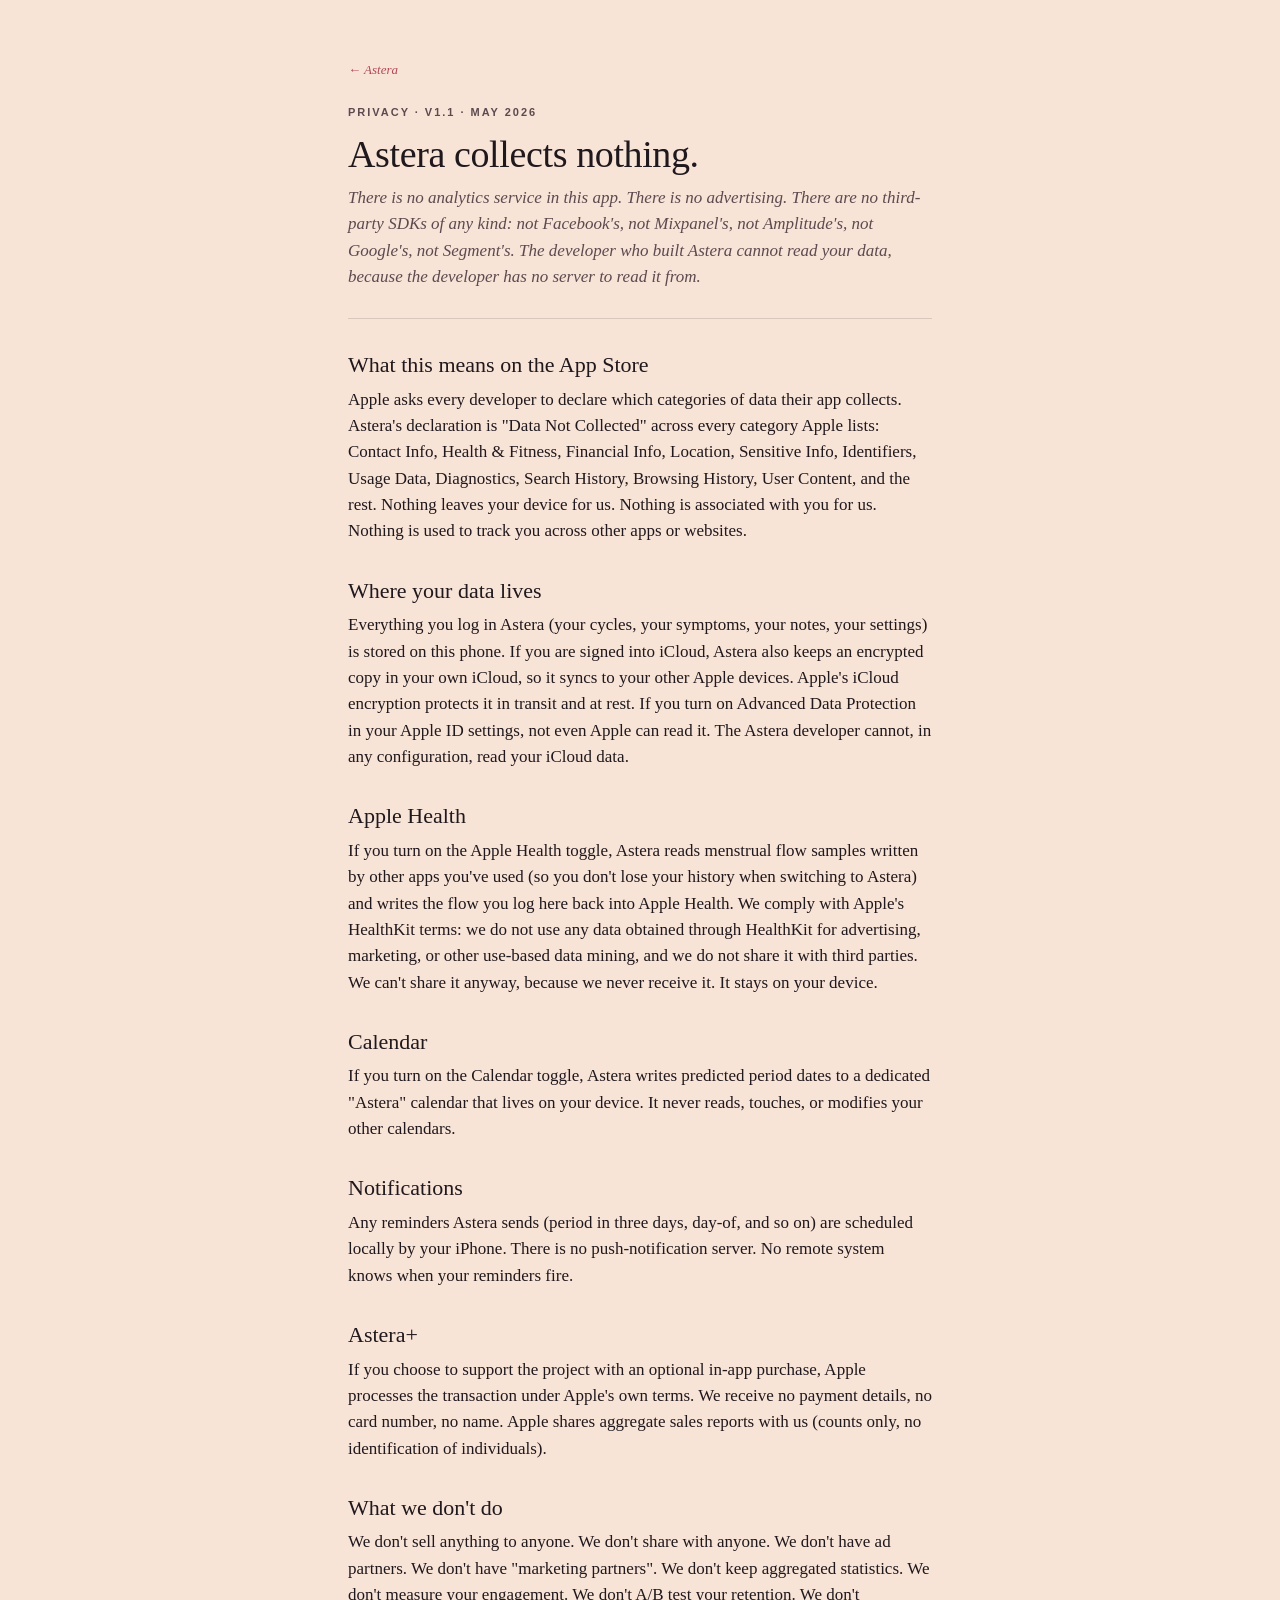
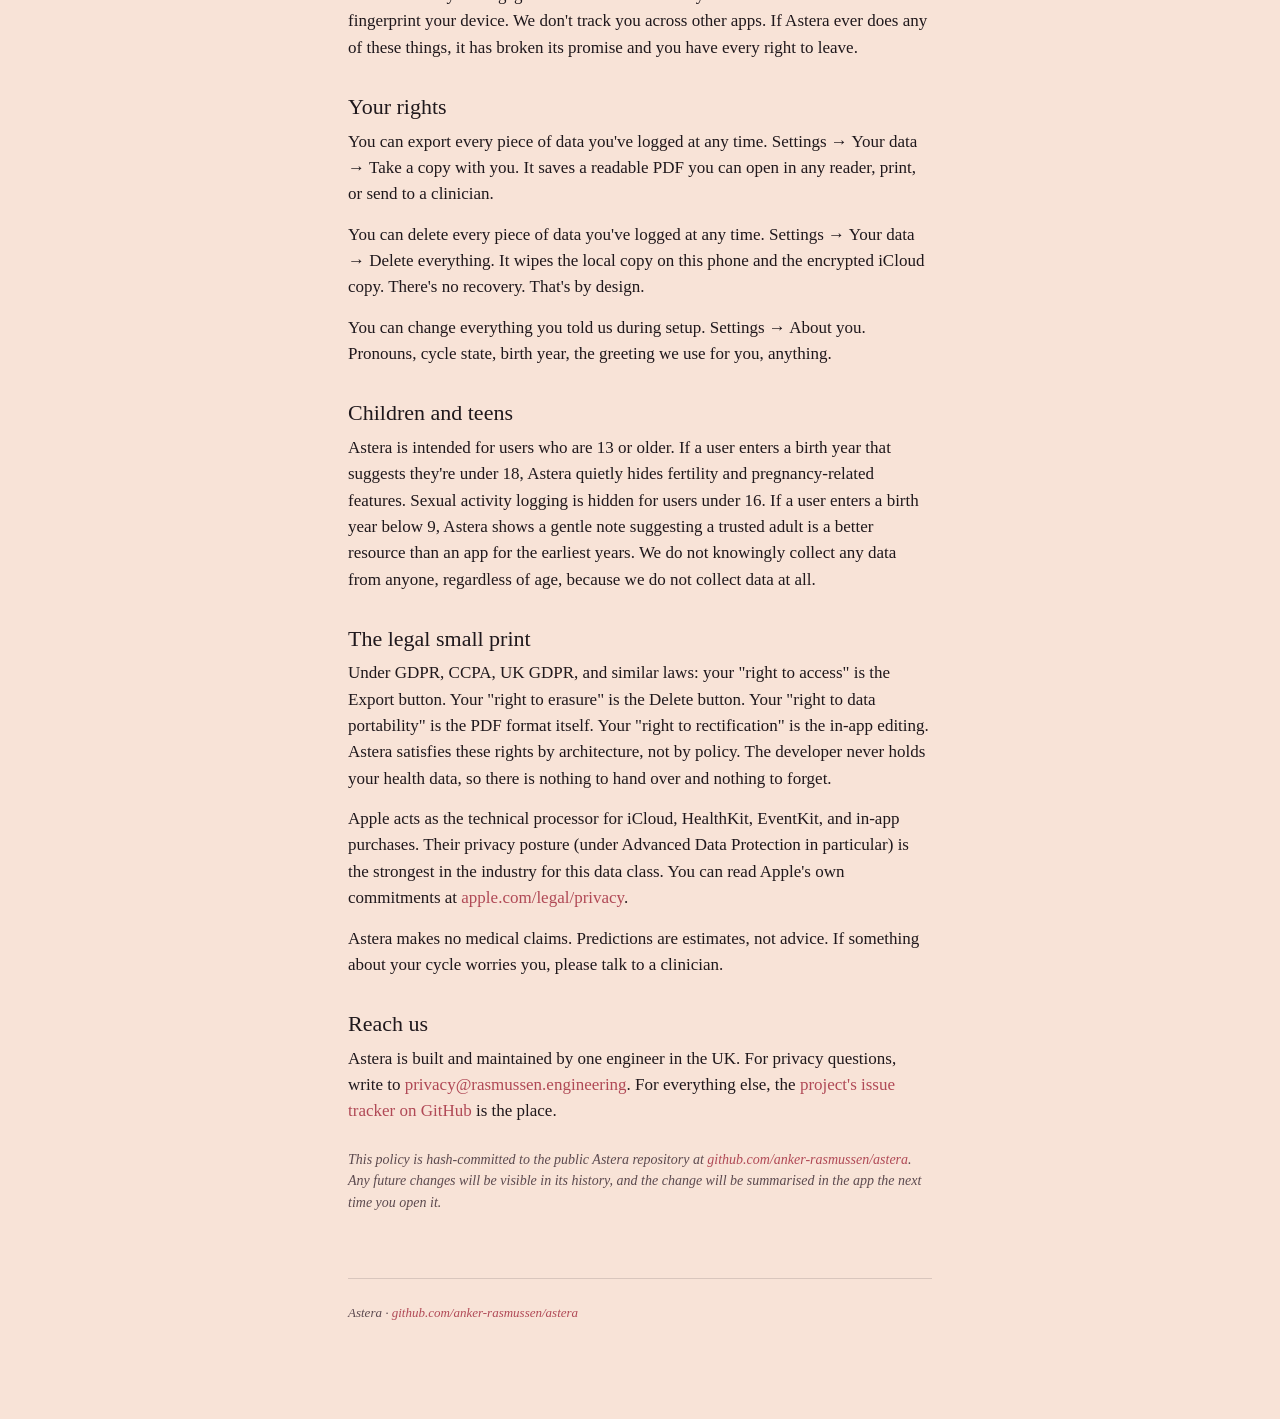
==== docs/privacy/index.html @ 114cd1d9 "feat: github pages site with privacy policy Plain static HTML at /docs/. GitHub Pages will serve thi" ====
<!DOCTYPE html>
<html lang="en">
<head>
<meta charset="utf-8">
<meta name="viewport" content="width=device-width,initial-scale=1">
<title>Astera privacy policy</title>
<meta name="description" content="What Astera collects. Spoiler: nothing.">
<link rel="stylesheet" href="../style.css">
</head>
<body>
<main class="page">
  <a class="back" href="../">← Astera</a>
  <p class="caps">Privacy · v1.1 · May 2026</p>
  <h1>Astera collects nothing.</h1>
  <p class="italic">There is no analytics service in this app. There is no advertising. There are no third-party SDKs of any kind: not Facebook's, not Mixpanel's, not Amplitude's, not Google's, not Segment's. The developer who built Astera cannot read your data, because the developer has no server to read it from.</p>

  <hr>

  <h2>What this means on the App Store</h2>
  <p>Apple asks every developer to declare which categories of data their app collects. Astera's declaration is "Data Not Collected" across every category Apple lists: Contact Info, Health &amp; Fitness, Financial Info, Location, Sensitive Info, Identifiers, Usage Data, Diagnostics, Search History, Browsing History, User Content, and the rest. Nothing leaves your device for us. Nothing is associated with you for us. Nothing is used to track you across other apps or websites.</p>

  <h2>Where your data lives</h2>
  <p>Everything you log in Astera (your cycles, your symptoms, your notes, your settings) is stored on this phone. If you are signed into iCloud, Astera also keeps an encrypted copy in your own iCloud, so it syncs to your other Apple devices. Apple's iCloud encryption protects it in transit and at rest. If you turn on Advanced Data Protection in your Apple ID settings, not even Apple can read it. The Astera developer cannot, in any configuration, read your iCloud data.</p>

  <h2>Apple Health</h2>
  <p>If you turn on the Apple Health toggle, Astera reads menstrual flow samples written by other apps you've used (so you don't lose your history when switching to Astera) and writes the flow you log here back into Apple Health. We comply with Apple's HealthKit terms: we do not use any data obtained through HealthKit for advertising, marketing, or other use-based data mining, and we do not share it with third parties. We can't share it anyway, because we never receive it. It stays on your device.</p>

  <h2>Calendar</h2>
  <p>If you turn on the Calendar toggle, Astera writes predicted period dates to a dedicated "Astera" calendar that lives on your device. It never reads, touches, or modifies your other calendars.</p>

  <h2>Notifications</h2>
  <p>Any reminders Astera sends (period in three days, day-of, and so on) are scheduled locally by your iPhone. There is no push-notification server. No remote system knows when your reminders fire.</p>

  <h2>Astera+</h2>
  <p>If you choose to support the project with an optional in-app purchase, Apple processes the transaction under Apple's own terms. We receive no payment details, no card number, no name. Apple shares aggregate sales reports with us (counts only, no identification of individuals).</p>

  <h2>What we don't do</h2>
  <p>We don't sell anything to anyone. We don't share with anyone. We don't have ad partners. We don't have "marketing partners". We don't keep aggregated statistics. We don't measure your engagement. We don't A/B test your retention. We don't fingerprint your device. We don't track you across other apps. If Astera ever does any of these things, it has broken its promise and you have every right to leave.</p>

  <h2>Your rights</h2>
  <p>You can export every piece of data you've logged at any time. Settings → Your data → Take a copy with you. It saves a readable PDF you can open in any reader, print, or send to a clinician.</p>
  <p>You can delete every piece of data you've logged at any time. Settings → Your data → Delete everything. It wipes the local copy on this phone and the encrypted iCloud copy. There's no recovery. That's by design.</p>
  <p>You can change everything you told us during setup. Settings → About you. Pronouns, cycle state, birth year, the greeting we use for you, anything.</p>

  <h2>Children and teens</h2>
  <p>Astera is intended for users who are 13 or older. If a user enters a birth year that suggests they're under 18, Astera quietly hides fertility and pregnancy-related features. Sexual activity logging is hidden for users under 16. If a user enters a birth year below 9, Astera shows a gentle note suggesting a trusted adult is a better resource than an app for the earliest years. We do not knowingly collect any data from anyone, regardless of age, because we do not collect data at all.</p>

  <h2>The legal small print</h2>
  <p>Under GDPR, CCPA, UK GDPR, and similar laws: your "right to access" is the Export button. Your "right to erasure" is the Delete button. Your "right to data portability" is the PDF format itself. Your "right to rectification" is the in-app editing. Astera satisfies these rights by architecture, not by policy. The developer never holds your health data, so there is nothing to hand over and nothing to forget.</p>
  <p>Apple acts as the technical processor for iCloud, HealthKit, EventKit, and in-app purchases. Their privacy posture (under Advanced Data Protection in particular) is the strongest in the industry for this data class. You can read Apple's own commitments at <a href="https://www.apple.com/legal/privacy/">apple.com/legal/privacy</a>.</p>
  <p>Astera makes no medical claims. Predictions are estimates, not advice. If something about your cycle worries you, please talk to a clinician.</p>

  <h2>Reach us</h2>
  <p>Astera is built and maintained by one engineer in the UK. For privacy questions, write to <a href="mailto:privacy@rasmussen.engineering">privacy@rasmussen.engineering</a>. For everything else, the <a href="https://github.com/anker-rasmussen/astera/issues">project's issue tracker on GitHub</a> is the place.</p>

  <p class="italic meta">This policy is hash-committed to the public Astera repository at <a href="https://github.com/anker-rasmussen/astera">github.com/anker-rasmussen/astera</a>. Any future changes will be visible in its history, and the change will be summarised in the app the next time you open it.</p>

  <div class="footer">
    Astera · <a href="https://github.com/anker-rasmussen/astera">github.com/anker-rasmussen/astera</a>
  </div>
</main>
</body>
</html>
---- docs/style.css ----
:root {
  --vellum: #f8e3d7;
  --ink: #1f181c;
  --iron: #5c4a4f;
  --accent: #b04956;
  --hairline: rgba(31, 24, 28, 0.14);
}
@media (prefers-color-scheme: dark) {
  :root {
    --vellum: #1f1615;
    --ink: #f3e7e1;
    --iron: #b8a59f;
    --accent: #d97187;
    --hairline: rgba(243, 231, 225, 0.14);
  }
}
* { box-sizing: border-box; }
html, body { margin: 0; padding: 0; }
body {
  background: var(--vellum);
  color: var(--ink);
  font-family: "Iowan Old Style", "Palatino Linotype", Palatino, Georgia, "Times New Roman", serif;
  font-size: 17px;
  line-height: 1.55;
  -webkit-font-smoothing: antialiased;
  text-rendering: optimizeLegibility;
}
.page {
  max-width: 640px;
  margin: 0 auto;
  padding: 56px 28px 96px;
}
.caps {
  font-family: -apple-system, BlinkMacSystemFont, "Helvetica Neue", sans-serif;
  font-size: 11px;
  font-weight: 600;
  letter-spacing: 0.18em;
  text-transform: uppercase;
  color: var(--iron);
  margin: 0 0 12px;
}
h1 {
  font-weight: 500;
  font-size: 38px;
  line-height: 1.15;
  letter-spacing: -0.01em;
  margin: 0 0 8px;
}
h2 {
  font-weight: 500;
  font-size: 22px;
  line-height: 1.25;
  margin: 32px 0 8px;
}
p { margin: 0 0 14px; }
p.italic, .sub { font-style: italic; color: var(--iron); }
hr { border: none; border-top: 0.5px solid var(--hairline); margin: 28px 0; }
a { color: var(--accent); text-decoration: none; }
a:hover { text-decoration: underline; }
.meta { font-style: italic; font-size: 14px; color: var(--iron); margin-top: 24px; }
.footer {
  margin-top: 64px;
  padding-top: 24px;
  border-top: 0.5px solid var(--hairline);
  font-style: italic;
  font-size: 13px;
  color: var(--iron);
}
.back {
  display: inline-block;
  margin-bottom: 24px;
  font-size: 13px;
  font-style: italic;
  color: var(--accent);
}
.constellation {
  display: inline-block;
  vertical-align: middle;
  margin-right: 10px;
}
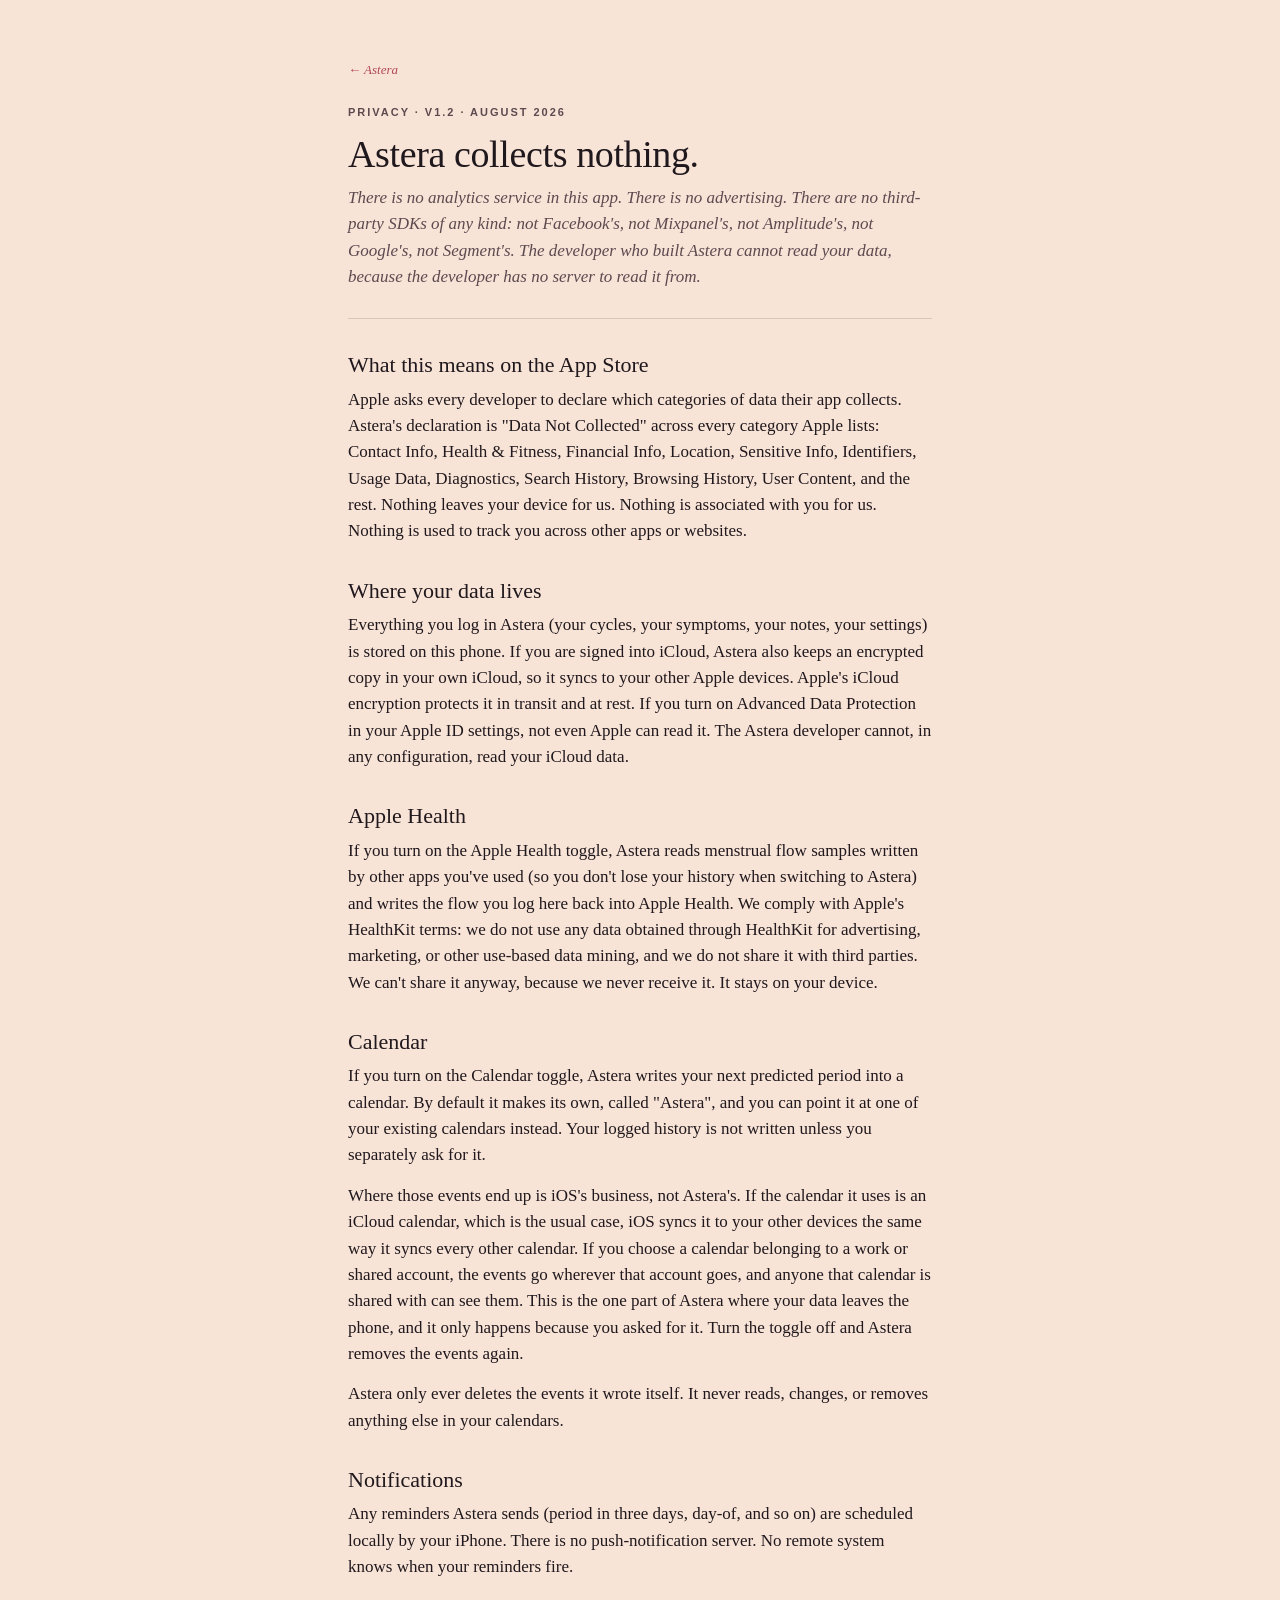
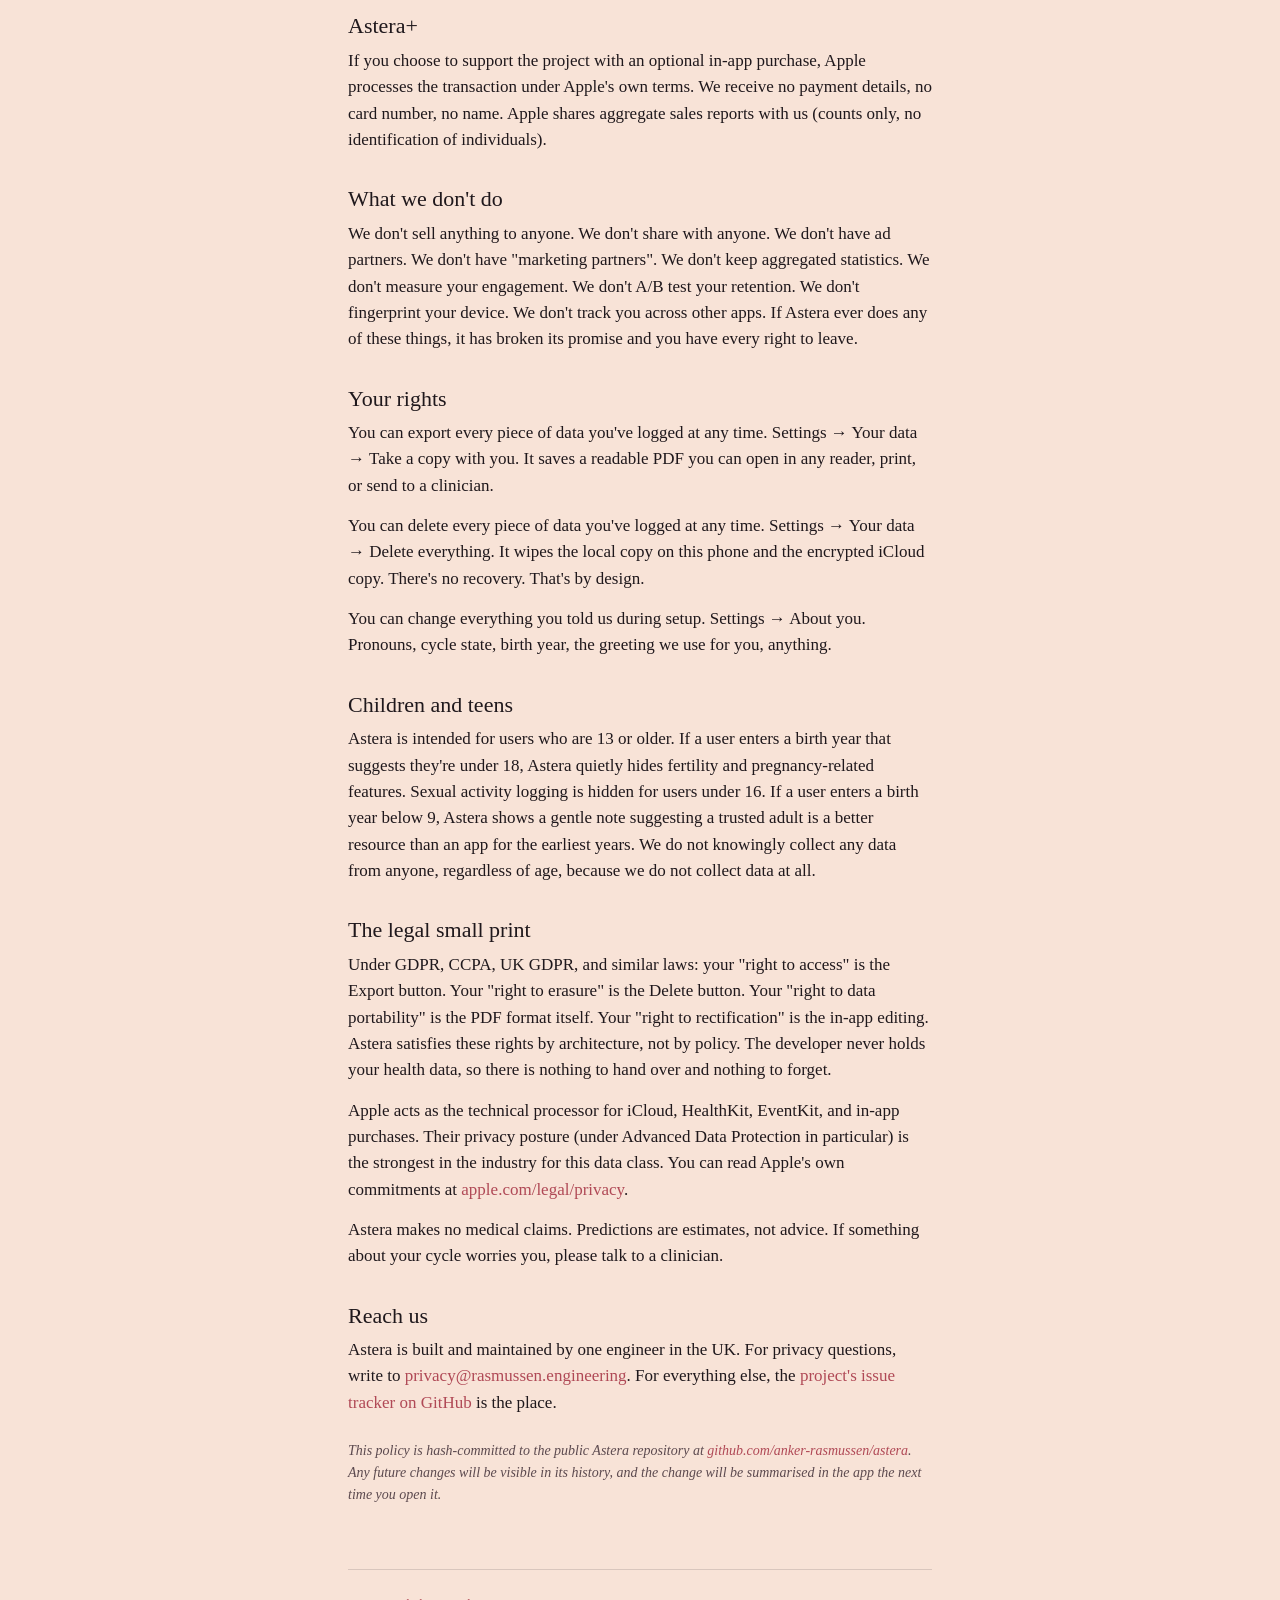
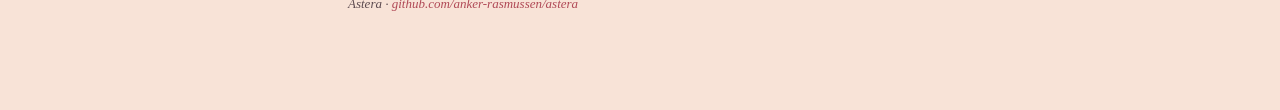
==== commit f047630d: "docs: privacy policy v1.2, on where calendar events actually go The policy said the Astera calendar " ====
--- a/docs/privacy/index.html
+++ b/docs/privacy/index.html
@@ -1,3 +1,4 @@
+<!-- Generated from AsteraDev/Resources/PrivacyPolicy.md by scripts/build_privacy.py. Do not edit. -->
 <!DOCTYPE html>
 <html lang="en">
 <head>
@@ -10,7 +11,7 @@
 <body>
 <main class="page">
   <a class="back" href="../">← Astera</a>
-  <p class="caps">Privacy · v1.1 · May 2026</p>
+  <p class="caps">Privacy · v1.2 · August 2026</p>
   <h1>Astera collects nothing.</h1>
   <p class="italic">There is no analytics service in this app. There is no advertising. There are no third-party SDKs of any kind: not Facebook's, not Mixpanel's, not Amplitude's, not Google's, not Segment's. The developer who built Astera cannot read your data, because the developer has no server to read it from.</p>
 
@@ -26,7 +27,9 @@
   <p>If you turn on the Apple Health toggle, Astera reads menstrual flow samples written by other apps you've used (so you don't lose your history when switching to Astera) and writes the flow you log here back into Apple Health. We comply with Apple's HealthKit terms: we do not use any data obtained through HealthKit for advertising, marketing, or other use-based data mining, and we do not share it with third parties. We can't share it anyway, because we never receive it. It stays on your device.</p>
 
   <h2>Calendar</h2>
-  <p>If you turn on the Calendar toggle, Astera writes predicted period dates to a dedicated "Astera" calendar that lives on your device. It never reads, touches, or modifies your other calendars.</p>
+  <p>If you turn on the Calendar toggle, Astera writes your next predicted period into a calendar. By default it makes its own, called "Astera", and you can point it at one of your existing calendars instead. Your logged history is not written unless you separately ask for it.</p>
+  <p>Where those events end up is iOS's business, not Astera's. If the calendar it uses is an iCloud calendar, which is the usual case, iOS syncs it to your other devices the same way it syncs every other calendar. If you choose a calendar belonging to a work or shared account, the events go wherever that account goes, and anyone that calendar is shared with can see them. This is the one part of Astera where your data leaves the phone, and it only happens because you asked for it. Turn the toggle off and Astera removes the events again.</p>
+  <p>Astera only ever deletes the events it wrote itself. It never reads, changes, or removes anything else in your calendars.</p>
 
   <h2>Notifications</h2>
   <p>Any reminders Astera sends (period in three days, day-of, and so on) are scheduled locally by your iPhone. There is no push-notification server. No remote system knows when your reminders fire.</p>
